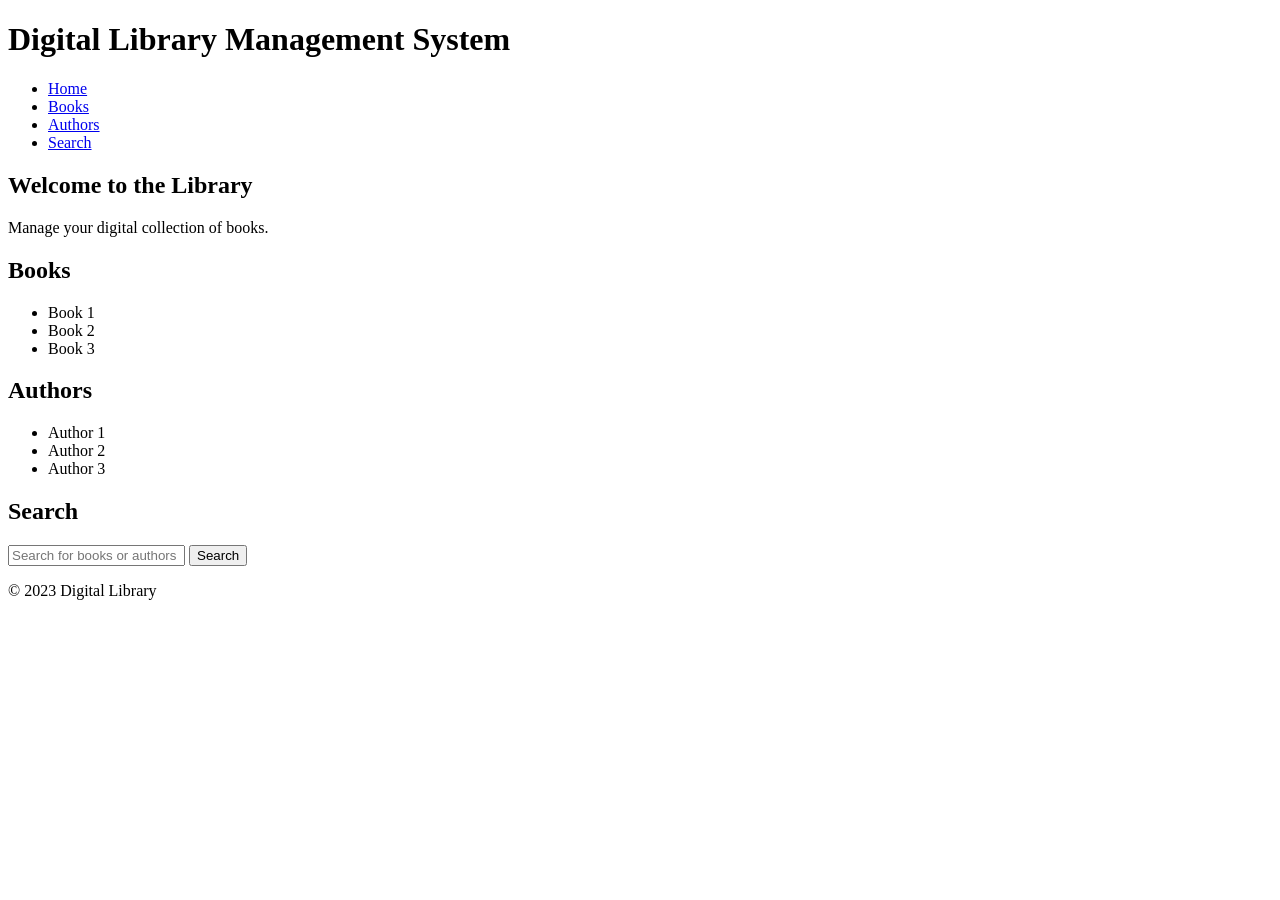
==== index.html @ f2dfc9ed "added a index file" ====
<!DOCTYPE html>
<html lang="en">
<head>
    <meta charset="UTF-8">
    <meta name="viewport" content="width=device-width, initial-scale=1.0">
    <title>Digital Library Management</title>
</head>
<body>
    
</body>
</html>
<header>
    <h1>Digital Library Management System</h1>
    <nav>
        <ul>
            <li><a href="#home">Home</a></li>
            <li><a href="#books">Books</a></li>
            <li><a href="#authors">Authors</a></li>
            <li><a href="#search">Search</a></li>
        </ul>
    </nav>
</header>
<main>
    <section id="home">
        <h2>Welcome to the Library</h2>
        <p>Manage your digital collection of books.</p>
    </section>
    <section id="books">
        <h2>Books</h2>
        <ul>
            <li>Book 1</li>
            <li>Book 2</li>
            <li>Book 3</li>
        </ul>
    </section>
    <section id="authors">
        <h2>Authors</h2>
        <ul>
            <li>Author 1</li>
            <li>Author 2</li>
            <li>Author 3</li>
        </ul>
    </section>
    <section id="search">
        <h2>Search</h2>
        <input type="text" placeholder="Search for books or authors">
        <button>Search</button>
    </section>
</main>
<footer>
    <p>&copy; 2023 Digital Library</p>
</footer>
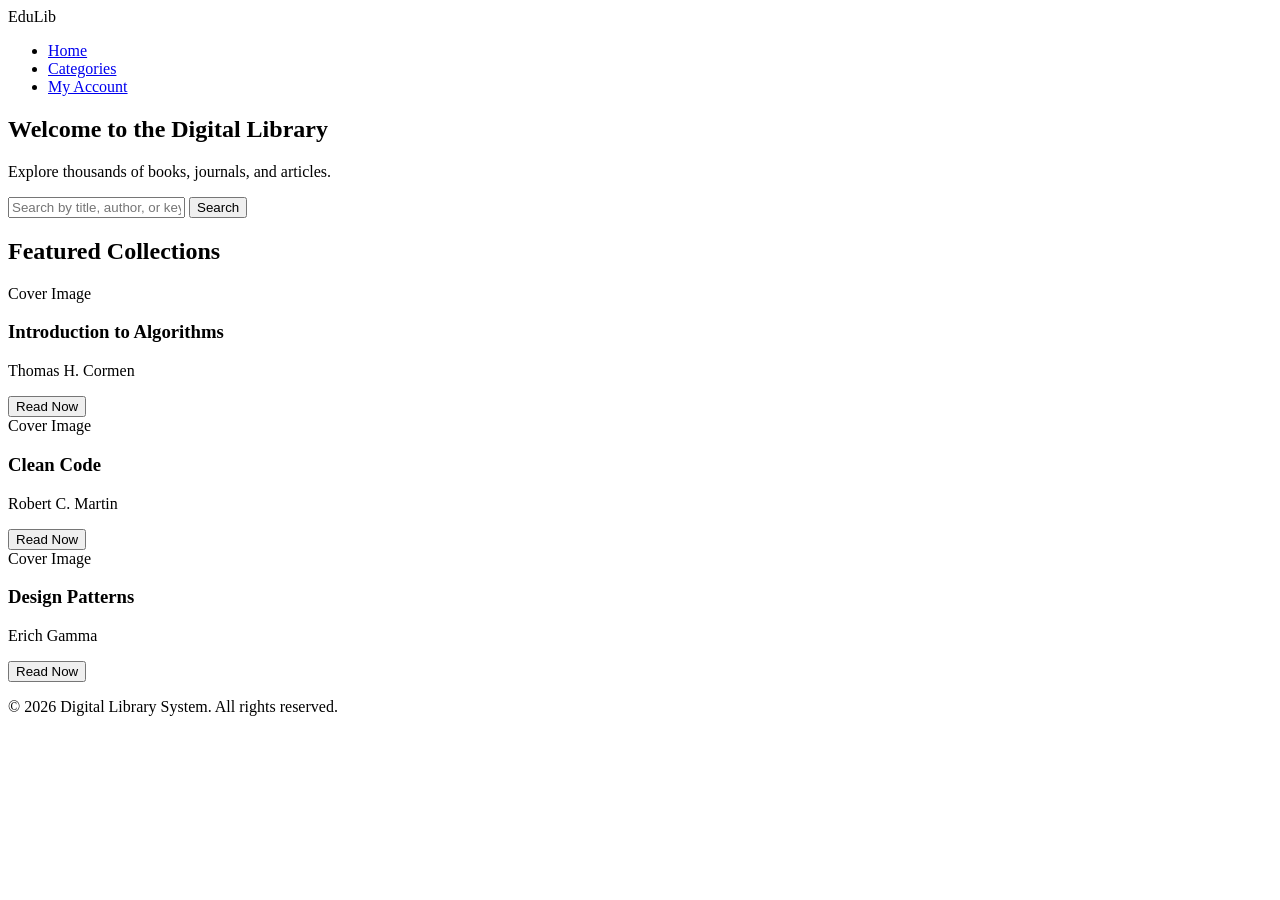
==== commit db22879a: "change some index line" ====
--- a/index.html
+++ b/index.html
@@ -3,50 +3,60 @@
 <head>
     <meta charset="UTF-8">
     <meta name="viewport" content="width=device-width, initial-scale=1.0">
-    <title>Digital Library Management</title>
+    <title>Digital Library System</title>
+    <link rel="stylesheet" href="style.css">
 </head>
 <body>
-    
+    <header>
+        <div class="logo">EduLib</div>
+        <nav>
+            <ul>
+                <li><a href="#">Home</a></li>
+                <li><a href="#">Categories</a></li>
+                <li><a href="#">My Account</a></li>
+            </ul>
+        </nav>
+    </header>
+
+    <section class="hero">
+        <h1>Welcome to the Digital Library</h1>
+        <p>Explore thousands of books, journals, and articles.</p>
+        <div class="search-container">
+            <input type="text" placeholder="Search by title, author, or keyword...">
+            <button>Search</button>
+        </div>
+    </section>
+
+    <main>
+        <h2>Featured Collections</h2>
+        <div class="book-grid">
+            
+            <div class="book-card">
+                <div class="book-cover">Cover Image</div>
+                <h3>Introduction to Algorithms</h3>
+                <p class="author">Thomas H. Cormen</p>
+                <button class="read-btn">Read Now</button>
+            </div>
+
+            <div class="book-card">
+                <div class="book-cover">Cover Image</div>
+                <h3>Clean Code</h3>
+                <p class="author">Robert C. Martin</p>
+                <button class="read-btn">Read Now</button>
+            </div>
+
+            <div class="book-card">
+                <div class="book-cover">Cover Image</div>
+                <h3>Design Patterns</h3>
+                <p class="author">Erich Gamma</p>
+                <button class="read-btn">Read Now</button>
+            </div>
+
+        </div>
+    </main>
+
+    <footer>
+        <p>&copy; 2026 Digital Library System. All rights reserved.</p>
+    </footer>
 </body>
-</html>
-<header>
-    <h1>Digital Library Management System</h1>
-    <nav>
-        <ul>
-            <li><a href="#home">Home</a></li>
-            <li><a href="#books">Books</a></li>
-            <li><a href="#authors">Authors</a></li>
-            <li><a href="#search">Search</a></li>
-        </ul>
-    </nav>
-</header>
-<main>
-    <section id="home">
-        <h2>Welcome to the Library</h2>
-        <p>Manage your digital collection of books.</p>
-    </section>
-    <section id="books">
-        <h2>Books</h2>
-        <ul>
-            <li>Book 1</li>
-            <li>Book 2</li>
-            <li>Book 3</li>
-        </ul>
-    </section>
-    <section id="authors">
-        <h2>Authors</h2>
-        <ul>
-            <li>Author 1</li>
-            <li>Author 2</li>
-            <li>Author 3</li>
-        </ul>
-    </section>
-    <section id="search">
-        <h2>Search</h2>
-        <input type="text" placeholder="Search for books or authors">
-        <button>Search</button>
-    </section>
-</main>
-<footer>
-    <p>&copy; 2023 Digital Library</p>
-</footer>+</html>
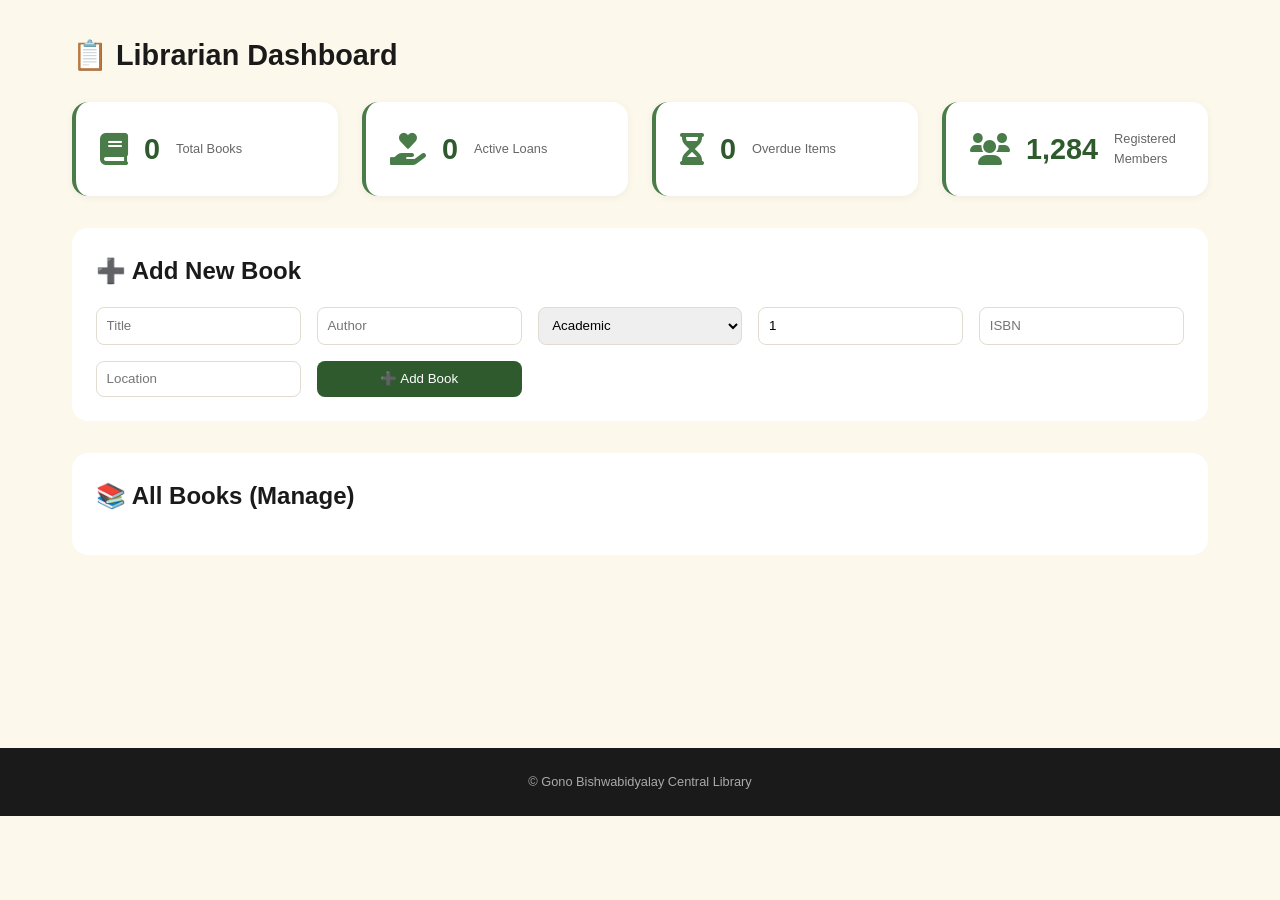
==== commit 815a30a5: "addiing index file" ====
--- a/index.html
+++ b/index.html
@@ -1,62 +1,125 @@
+<!-- librarian-dashboard.html -->
 <!DOCTYPE html>
 <html lang="en">
 <head>
     <meta charset="UTF-8">
     <meta name="viewport" content="width=device-width, initial-scale=1.0">
-    <title>Digital Library System</title>
-    <link rel="stylesheet" href="style.css">
+    <title>Librarian Control - GB Library</title>
+    <link rel="stylesheet" href="https://cdnjs.cloudflare.com/ajax/libs/font-awesome/6.0.0-beta3/css/all.min.css">
+    <link rel="stylesheet" href="global.css">
+    <script src="data.js" defer></script>
+    <script src="main.js" defer></script>
 </head>
 <body>
-    <header>
-        <div class="logo">EduLib</div>
-        <nav>
-            <ul>
-                <li><a href="#">Home</a></li>
-                <li><a href="#">Categories</a></li>
-                <li><a href="#">My Account</a></li>
-            </ul>
-        </nav>
-    </header>
-
-    <section class="hero">
-        <h1>Welcome to the Digital Library</h1>
-        <p>Explore thousands of books, journals, and articles.</p>
-        <div class="search-container">
-            <input type="text" placeholder="Search by title, author, or keyword...">
-            <button>Search</button>
+    <div id="navbar-container"></div>
+    
+    <main>
+        <h1 class="page-title">📋 Librarian Dashboard</h1>
+        
+        <div class="stats-grid">
+            <div class="stat-card">
+                <i class="fas fa-book"></i>
+                <p class="stat-value" id="lib-total-books">0</p>
+                <p class="stat-label">Total Books</p>
+            </div>
+            <div class="stat-card">
+                <i class="fas fa-hand-holding-heart"></i>
+                <p class="stat-value" id="lib-active-loans">0</p>
+                <p class="stat-label">Active Loans</p>
+            </div>
+            <div class="stat-card">
+                <i class="fas fa-hourglass-half"></i>
+                <p class="stat-value" id="lib-overdue">0</p>
+                <p class="stat-label">Overdue Items</p>
+            </div>
+            <div class="stat-card">
+                <i class="fas fa-users"></i>
+                <p class="stat-value">1,284</p>
+                <p class="stat-label">Registered Members</p>
+            </div>
         </div>
-    </section>
-
-    <main>
-        <h2>Featured Collections</h2>
-        <div class="book-grid">
-            
-            <div class="book-card">
-                <div class="book-cover">Cover Image</div>
-                <h3>Introduction to Algorithms</h3>
-                <p class="author">Thomas H. Cormen</p>
-                <button class="read-btn">Read Now</button>
-            </div>
-
-            <div class="book-card">
-                <div class="book-cover">Cover Image</div>
-                <h3>Clean Code</h3>
-                <p class="author">Robert C. Martin</p>
-                <button class="read-btn">Read Now</button>
-            </div>
-
-            <div class="book-card">
-                <div class="book-cover">Cover Image</div>
-                <h3>Design Patterns</h3>
-                <p class="author">Erich Gamma</p>
-                <button class="read-btn">Read Now</button>
-            </div>
-
+        
+        <div class="add-book-section">
+            <h2>➕ Add New Book</h2>
+            <form id="addBookForm" class="add-book-form">
+                <input type="text" id="bookTitle" placeholder="Title" required>
+                <input type="text" id="bookAuthor" placeholder="Author" required>
+                <select id="bookCategory">
+                    <option>Academic</option><option>Fiction</option><option>History</option><option>Bangla</option><option>Science</option>
+                </select>
+                <input type="number" id="bookCopies" placeholder="Total Copies" value="1" required>
+                <input type="text" id="bookIsbn" placeholder="ISBN">
+                <input type="text" id="bookLocation" placeholder="Location">
+                <button type="submit" class="submit-btn">➕ Add Book</button>
+            </form>
+        </div>
+        
+        <div class="manage-books-section">
+            <h2>📚 All Books (Manage)</h2>
+            <div id="manage-books-list" class="books-manage-list"></div>
         </div>
     </main>
 
     <footer>
-        <p>&copy; 2026 Digital Library System. All rights reserved.</p>
+        <p>© Gono Bishwabidyalay Central Library</p>
     </footer>
+
+    <script>
+        function renderLibrarianDash() {
+            const user = getCurrentUser();
+            if(!user || user.role !== 'librarian') { 
+                window.location.href = 'login.html'; 
+                return; 
+            }
+            
+            const books = getBooks();
+            const borrowings = getBorrowings().filter(b => !b.returned);
+            const overdue = borrowings.filter(b => new Date(b.dueDate) < new Date());
+            
+            document.getElementById('lib-total-books').innerText = books.reduce((s, b) => s + b.totalCopies, 0);
+            document.getElementById('lib-active-loans').innerText = borrowings.length;
+            document.getElementById('lib-overdue').innerText = overdue.length;
+            
+            const manageDiv = document.getElementById('manage-books-list');
+            manageDiv.innerHTML = books.map(book => `
+                <div class="book-manage-item">
+                    <div class="book-info">
+                        <strong>${escapeHtml(book.title)}</strong> by ${escapeHtml(book.author)} 
+                        <span class="copy-info">(${book.availableCopies}/${book.totalCopies} available)</span>
+                    </div>
+                    <button class="delete-book-btn" data-id="${book.id}">Delete</button>
+                </div>
+            `).join('');
+            
+            document.querySelectorAll('.delete-book-btn').forEach(btn => btn.addEventListener('click', () => {
+                if(confirm('Delete this book?')) { 
+                    deleteBookById(btn.dataset.id); 
+                    renderLibrarianDash(); 
+                    if(typeof updateGlobalStats === 'function') updateGlobalStats();
+                }
+            }));
+            
+            document.getElementById('addBookForm')?.addEventListener('submit', (e) => {
+                e.preventDefault(); 
+                const newBook = { 
+                    id: Date.now().toString(), 
+                    title: document.getElementById('bookTitle').value, 
+                    author: document.getElementById('bookAuthor').value, 
+                    category: document.getElementById('bookCategory').value, 
+                    totalCopies: parseInt(document.getElementById('bookCopies').value), 
+                    availableCopies: parseInt(document.getElementById('bookCopies').value), 
+                    isbn: document.getElementById('bookIsbn').value || 'N/A', 
+                    location: document.getElementById('bookLocation').value || 'Main Stack' 
+                };
+                addNewBook(newBook); 
+                alert('Book added!'); 
+                e.target.reset(); 
+                renderLibrarianDash(); 
+                if(typeof updateGlobalStats === 'function') updateGlobalStats();
+            });
+        }
+        
+        window.addEventListener('DOMContentLoaded', renderLibrarianDash);
+    </script>
 </body>
 </html>
--- a/global.css
+++ b/global.css
@@ -0,0 +1,799 @@
+/* global.css */
+* {
+    margin: 0;
+    padding: 0;
+    box-sizing: border-box;
+}
+
+:root {
+    --primary-dark: #2E5A2E;
+    --primary-light: #4a7c4a;
+    --accent: #8B0000;
+    --cream: #FDF8EC;
+    --gray-bg: #f5f5f0;
+    --border-color: #e0dcd0;
+}
+
+body {
+    font-family: 'Segoe UI', Tahoma, Geneva, Verdana, sans-serif;
+    background-color: var(--cream);
+    color: #1a1a1a;
+    line-height: 1.6;
+}
+
+/* Navigation */
+.navbar {
+    background: white;
+    box-shadow: 0 2px 10px rgba(0,0,0,0.1);
+    position: sticky;
+    top: 0;
+    z-index: 100;
+}
+
+.navbar-container {
+    max-width: 1200px;
+    margin: 0 auto;
+    padding: 1rem 2rem;
+    display: flex;
+    justify-content: space-between;
+    align-items: center;
+    flex-wrap: wrap;
+    gap: 1rem;
+}
+
+.nav-brand {
+    display: flex;
+    align-items: center;
+    gap: 0.5rem;
+    font-size: 1.3rem;
+    font-weight: bold;
+    color: var(--primary-dark);
+}
+
+.nav-brand i {
+    font-size: 1.8rem;
+}
+
+.nav-links {
+    display: flex;
+    gap: 1.8rem;
+    align-items: center;
+    flex-wrap: wrap;
+}
+
+.nav-links a {
+    text-decoration: none;
+    color: #333;
+    transition: color 0.3s;
+}
+
+.nav-links a:hover {
+    color: var(--primary-dark);
+}
+
+.user-info {
+    display: flex;
+    align-items: center;
+    gap: 1rem;
+    background: #f0f0e8;
+    padding: 0.3rem 1rem;
+    border-radius: 30px;
+}
+
+.logout-btn {
+    background: #dc2626;
+    color: white;
+    border: none;
+    padding: 0.3rem 0.8rem;
+    border-radius: 20px;
+    cursor: pointer;
+    font-size: 0.8rem;
+}
+
+.login-link {
+    background: var(--primary-dark);
+    color: white !important;
+    padding: 0.4rem 1.2rem;
+    border-radius: 25px;
+}
+
+/* Main container */
+main {
+    max-width: 1200px;
+    margin: 0 auto;
+    padding: 2rem;
+    min-height: calc(100vh - 200px);
+}
+
+/* Hero Section */
+.hero {
+    background: linear-gradient(135deg, var(--primary-dark), var(--primary-light));
+    border-radius: 1.5rem;
+    padding: 3rem;
+    margin-bottom: 2.5rem;
+    color: white;
+}
+
+.hero-content h1 {
+    font-size: 2.2rem;
+    margin-bottom: 0.8rem;
+}
+
+.hero-content p {
+    font-size: 1.1rem;
+    opacity: 0.9;
+    margin-bottom: 1.5rem;
+}
+
+.search-wrapper {
+    position: relative;
+    max-width: 500px;
+}
+
+.search-wrapper input {
+    width: 100%;
+    padding: 0.8rem 2.5rem 0.8rem 1rem;
+    border: none;
+    border-radius: 50px;
+    font-size: 1rem;
+}
+
+.search-icon {
+    position: absolute;
+    right: 1rem;
+    top: 50%;
+    transform: translateY(-50%);
+    color: #999;
+}
+
+.search-hint {
+    font-size: 0.8rem;
+    opacity: 0.7;
+    margin-top: 0.8rem;
+}
+
+/* Stats Section */
+.stats-container {
+    display: grid;
+    grid-template-columns: repeat(auto-fit, minmax(200px, 1fr));
+    gap: 1.5rem;
+    margin-bottom: 2.5rem;
+}
+
+.stat-card {
+    background: white;
+    padding: 1.5rem;
+    border-radius: 1rem;
+    display: flex;
+    align-items: center;
+    gap: 1rem;
+    box-shadow: 0 2px 8px rgba(0,0,0,0.05);
+    border-left: 4px solid var(--primary-light);
+}
+
+.stat-card i {
+    font-size: 2rem;
+    color: var(--primary-light);
+}
+
+.stat-label {
+    font-size: 0.8rem;
+    color: #666;
+}
+
+.stat-value {
+    font-size: 1.8rem;
+    font-weight: bold;
+    color: var(--primary-dark);
+}
+
+/* Section Headers */
+.section {
+    margin-bottom: 2.5rem;
+}
+
+.section-header {
+    display: flex;
+    justify-content: space-between;
+    align-items: center;
+    margin-bottom: 1.5rem;
+}
+
+.section-header h2 {
+    font-size: 1.5rem;
+}
+
+.view-all {
+    color: var(--primary-dark);
+    text-decoration: none;
+}
+
+/* Books Grid */
+.books-grid {
+    display: grid;
+    grid-template-columns: repeat(auto-fill, minmax(220px, 1fr));
+    gap: 1.5rem;
+}
+
+.book-card {
+    background: white;
+    border-radius: 1rem;
+    padding: 1rem;
+    transition: transform 0.2s, box-shadow 0.2s;
+    box-shadow: 0 2px 5px rgba(0,0,0,0.05);
+}
+
+.book-card:hover {
+    transform: translateY(-3px);
+    box-shadow: 0 5px 15px rgba(0,0,0,0.1);
+}
+
+.book-cover {
+    height: 140px;
+    background: #f0f0e8;
+    border-radius: 0.5rem;
+    display: flex;
+    align-items: center;
+    justify-content: center;
+    margin-bottom: 0.8rem;
+}
+
+.book-cover i {
+    font-size: 3rem;
+    color: var(--primary-light);
+}
+
+.book-card h3 {
+    font-size: 1rem;
+    margin-bottom: 0.3rem;
+}
+
+.book-card .author {
+    color: #666;
+    font-size: 0.8rem;
+    margin-bottom: 0.5rem;
+}
+
+.book-card .category {
+    font-size: 0.7rem;
+    color: #888;
+    margin-bottom: 0.8rem;
+}
+
+.book-footer {
+    display: flex;
+    justify-content: space-between;
+    align-items: center;
+}
+
+.status {
+    font-size: 0.7rem;
+    padding: 0.2rem 0.5rem;
+    border-radius: 20px;
+}
+
+.status.available {
+    background: #d4edda;
+    color: #155724;
+}
+
+.status.unavailable {
+    background: #f8d7da;
+    color: #721c24;
+}
+
+.details-btn {
+    color: var(--primary-dark);
+    text-decoration: none;
+    font-size: 0.8rem;
+}
+
+/* Announcement */
+.announcement {
+    background: #fef3c7;
+    border-left: 4px solid #f59e0b;
+    padding: 1rem;
+    border-radius: 0.5rem;
+    margin-top: 1rem;
+}
+
+.announcement h3 {
+    margin-bottom: 0.5rem;
+    display: flex;
+    align-items: center;
+    gap: 0.5rem;
+}
+
+.announcement ul {
+    margin-left: 1.5rem;
+    color: #666;
+}
+
+/* Browse Layout */
+.browse-layout {
+    display: flex;
+    gap: 2rem;
+}
+
+.filters-sidebar {
+    width: 250px;
+    background: white;
+    padding: 1.2rem;
+    border-radius: 1rem;
+    height: fit-content;
+    position: sticky;
+    top: 80px;
+}
+
+.filters-sidebar h3 {
+    margin-bottom: 1rem;
+}
+
+.filter-group {
+    margin-bottom: 1rem;
+}
+
+.filter-group label {
+    display: block;
+    font-size: 0.8rem;
+    margin-bottom: 0.3rem;
+    color: #666;
+}
+
+.filter-group select,
+.filter-group input {
+    width: 100%;
+    padding: 0.5rem;
+    border: 1px solid var(--border-color);
+    border-radius: 0.5rem;
+}
+
+.reset-btn {
+    width: 100%;
+    background: #e0e0e0;
+    border: none;
+    padding: 0.5rem;
+    border-radius: 0.5rem;
+    cursor: pointer;
+    margin-top: 0.5rem;
+}
+
+.books-content {
+    flex: 1;
+}
+
+/* Pagination */
+.pagination {
+    display: flex;
+    justify-content: center;
+    gap: 0.5rem;
+    margin-top: 2rem;
+}
+
+.page-btn {
+    padding: 0.4rem 0.8rem;
+    border: 1px solid var(--border-color);
+    background: white;
+    border-radius: 0.3rem;
+    cursor: pointer;
+}
+
+.page-btn.active {
+    background: var(--primary-dark);
+    color: white;
+    border-color: var(--primary-dark);
+}
+
+/* Book Detail Page */
+.book-detail-wrapper {
+    max-width: 900px;
+    margin: 0 auto;
+}
+
+.book-detail-card {
+    background: white;
+    border-radius: 1rem;
+    padding: 2rem;
+    display: flex;
+    gap: 2rem;
+    flex-wrap: wrap;
+}
+
+.book-detail-cover {
+    flex: 0 0 200px;
+    background: #f0f0e8;
+    border-radius: 0.5rem;
+    display: flex;
+    align-items: center;
+    justify-content: center;
+    height: 250px;
+}
+
+.book-detail-cover i {
+    font-size: 5rem;
+    color: var(--primary-light);
+}
+
+.book-detail-info {
+    flex: 1;
+}
+
+.book-detail-info h1 {
+    font-size: 1.8rem;
+    margin-bottom: 0.5rem;
+}
+
+.detail-author {
+    color: #666;
+    font-size: 1.1rem;
+    margin-bottom: 1rem;
+}
+
+.detail-meta {
+    display: grid;
+    grid-template-columns: repeat(auto-fit, minmax(200px, 1fr));
+    gap: 0.8rem;
+    margin: 1.5rem 0;
+    padding: 1rem;
+    background: #f8f8f4;
+    border-radius: 0.5rem;
+}
+
+.detail-meta span {
+    font-size: 0.9rem;
+}
+
+.detail-actions {
+    margin-top: 1.5rem;
+}
+
+.borrow-btn {
+    background: var(--primary-dark);
+    color: white;
+    border: none;
+    padding: 0.8rem 1.8rem;
+    border-radius: 0.5rem;
+    cursor: pointer;
+    font-size: 1rem;
+    margin-right: 1rem;
+}
+
+.borrow-btn.disabled {
+    background: #aaa;
+    cursor: not-allowed;
+}
+
+.back-link {
+    color: var(--primary-dark);
+    text-decoration: none;
+}
+
+.fine-warning {
+    color: #dc2626;
+    margin-bottom: 1rem;
+}
+
+/* Dashboard */
+.dashboard-header {
+    margin-bottom: 1.5rem;
+}
+
+.student-info-card {
+    background: white;
+    padding: 1rem;
+    border-radius: 0.5rem;
+    margin-bottom: 2rem;
+    display: flex;
+    justify-content: space-between;
+    align-items: center;
+    flex-wrap: wrap;
+}
+
+.fine-amount {
+    color: #dc2626;
+    font-weight: bold;
+}
+
+.dashboard-section {
+    margin-bottom: 2rem;
+}
+
+.dashboard-section h2 {
+    margin-bottom: 1rem;
+    font-size: 1.3rem;
+}
+
+.table-wrapper {
+    background: white;
+    border-radius: 0.5rem;
+    overflow-x: auto;
+}
+
+.data-table {
+    width: 100%;
+    border-collapse: collapse;
+}
+
+.data-table th,
+.data-table td {
+    padding: 0.8rem;
+    text-align: left;
+    border-bottom: 1px solid var(--border-color);
+}
+
+.data-table th {
+    background: #f8f8f4;
+    font-weight: 600;
+}
+
+.fine-cell {
+    color: #dc2626;
+    font-weight: bold;
+}
+
+.overdue {
+    color: #dc2626;
+    font-weight: bold;
+}
+
+.return-btn, .renew-btn {
+    padding: 0.3rem 0.6rem;
+    border: none;
+    border-radius: 0.3rem;
+    cursor: pointer;
+    font-size: 0.75rem;
+    margin-right: 0.3rem;
+}
+
+.return-btn {
+    background: #10b981;
+    color: white;
+}
+
+.renew-btn {
+    background: #f59e0b;
+    color: white;
+}
+
+.returned-badge {
+    background: #d4edda;
+    color: #155724;
+    padding: 0.2rem 0.5rem;
+    border-radius: 20px;
+    font-size: 0.7rem;
+}
+
+.empty-state {
+    padding: 2rem;
+    text-align: center;
+    color: #666;
+}
+
+/* Librarian Dashboard */
+.page-title {
+    font-size: 1.8rem;
+    margin-bottom: 1.5rem;
+}
+
+.stats-grid {
+    display: grid;
+    grid-template-columns: repeat(auto-fit, minmax(200px, 1fr));
+    gap: 1.5rem;
+    margin-bottom: 2rem;
+}
+
+.add-book-section,
+.manage-books-section {
+    background: white;
+    padding: 1.5rem;
+    border-radius: 1rem;
+    margin-bottom: 2rem;
+}
+
+.add-book-section h2,
+.manage-books-section h2 {
+    margin-bottom: 1rem;
+}
+
+.add-book-form {
+    display: grid;
+    grid-template-columns: repeat(auto-fit, minmax(200px, 1fr));
+    gap: 1rem;
+}
+
+.add-book-form input,
+.add-book-form select {
+    padding: 0.6rem;
+    border: 1px solid var(--border-color);
+    border-radius: 0.5rem;
+}
+
+.submit-btn {
+    background: var(--primary-dark);
+    color: white;
+    border: none;
+    padding: 0.6rem;
+    border-radius: 0.5rem;
+    cursor: pointer;
+}
+
+.books-manage-list {
+    max-height: 400px;
+    overflow-y: auto;
+}
+
+.book-manage-item {
+    display: flex;
+    justify-content: space-between;
+    align-items: center;
+    padding: 0.8rem;
+    border-bottom: 1px solid var(--border-color);
+}
+
+.book-info strong {
+    color: var(--primary-dark);
+}
+
+.copy-info {
+    font-size: 0.8rem;
+    color: #666;
+}
+
+.delete-book-btn {
+    background: #dc2626;
+    color: white;
+    border: none;
+    padding: 0.3rem 0.8rem;
+    border-radius: 0.3rem;
+    cursor: pointer;
+}
+
+/* Login Page */
+.login-body {
+    background: linear-gradient(135deg, var(--primary-dark), var(--primary-light));
+    min-height: 100vh;
+    display: flex;
+    align-items: center;
+    justify-content: center;
+}
+
+.login-container {
+    width: 100%;
+    padding: 1rem;
+}
+
+.login-box {
+    max-width: 400px;
+    margin: 0 auto;
+    background: white;
+    padding: 2rem;
+    border-radius: 1rem;
+    text-align: center;
+    box-shadow: 0 20px 40px rgba(0,0,0,0.1);
+}
+
+.login-icon {
+    font-size: 3rem;
+    color: var(--primary-dark);
+    margin-bottom: 1rem;
+}
+
+.login-box h1 {
+    font-size: 1.5rem;
+    margin-bottom: 0.3rem;
+}
+
+.login-box p {
+    color: #666;
+    margin-bottom: 1.5rem;
+}
+
+.login-buttons {
+    display: flex;
+    flex-direction: column;
+    gap: 1rem;
+}
+
+.login-btn {
+    padding: 0.8rem;
+    border: none;
+    border-radius: 0.5rem;
+    cursor: pointer;
+    font-size: 1rem;
+    transition: opacity 0.3s;
+}
+
+.login-btn:hover {
+    opacity: 0.9;
+}
+
+.student-btn {
+    background: var(--primary-dark);
+    color: white;
+}
+
+.librarian-btn {
+    background: #1e40af;
+    color: white;
+}
+
+.demo-note {
+    margin-top: 1.5rem;
+    font-size: 0.7rem;
+    color: #999;
+}
+
+/* Footer */
+footer {
+    background: #1a1a1a;
+    color: #aaa;
+    text-align: center;
+    padding: 1.5rem;
+    margin-top: 3rem;
+    font-size: 0.8rem;
+}
+
+/* Responsive */
+@media (max-width: 768px) {
+    main {
+        padding: 1rem;
+    }
+    
+    .hero {
+        padding: 1.5rem;
+    }
+    
+    .hero-content h1 {
+        font-size: 1.5rem;
+    }
+    
+    .browse-layout {
+        flex-direction: column;
+    }
+    
+    .filters-sidebar {
+        width: 100%;
+        position: static;
+    }
+    
+    .navbar-container {
+        flex-direction: column;
+    }
+    
+    .nav-links {
+        justify-content: center;
+    }
+    
+    .books-grid {
+        grid-template-columns: repeat(auto-fill, minmax(160px, 1fr));
+    }
+    
+    .book-detail-card {
+        flex-direction: column;
+    }
+    
+    .book-detail-cover {
+        flex: auto;
+        height: 180px;
+    }
+}
+
+@media (max-width: 480px) {
+    .stats-container {
+        grid-template-columns: 1fr;
+    }
+    
+    .add-book-form {
+        grid-template-columns: 1fr;
+    }
+    
+    .data-table th,
+    .data-table td {
+        padding: 0.4rem;
+        font-size: 0.8rem;
+    }
+    
+    .return-btn, .renew-btn {
+        font-size: 0.65rem;
+    }
+}
